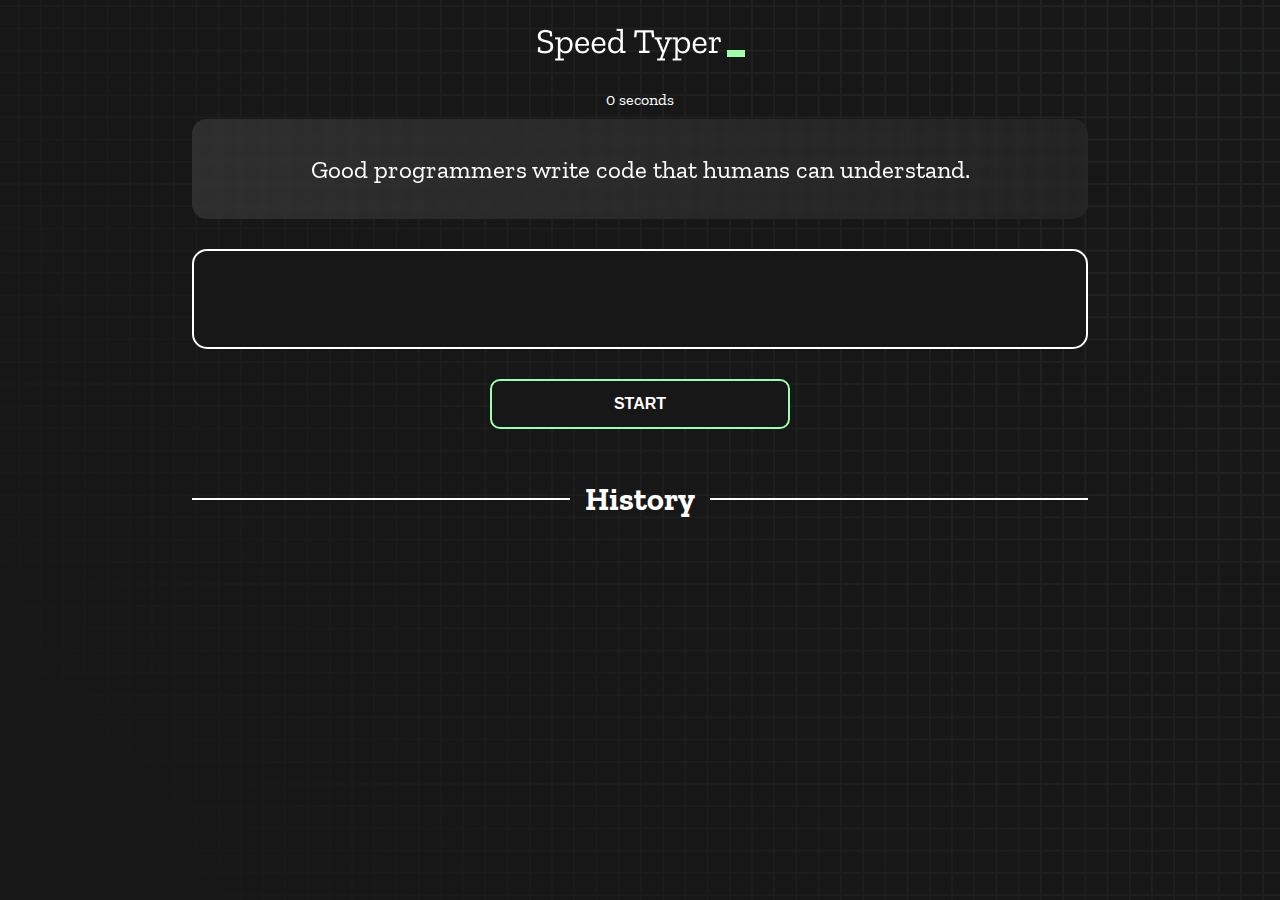
==== index.html @ d5c23c6d "Initial commit" ====
<!DOCTYPE html>
<html lang="en">
  <head>
    <meta charset="UTF-8" />
    <meta http-equiv="X-UA-Compatible" content="IE=edge" />
    <meta name="viewport" content="width=device-width, initial-scale=1.0" />
    <title>Speed Monster</title>
    <link rel="stylesheet" href="styles.css" />
    <link rel="preconnect" href="https://fonts.googleapis.com" />
    <link rel="preconnect" href="https://fonts.gstatic.com" crossorigin />
    <link
      href="https://fonts.googleapis.com/css2?family=Zilla+Slab:wght@300;400;500&display=swap"
      rel="stylesheet"
    />
  </head>
  <body>
    <h1 class="title"><img src="./logo.png" /></h1>
    <div id="show-time">0 seconds</div>

    <div class="box-container">
      <div id="question"></div>

      <div id="display" class="inactive"></div>

      <div class="buttons">
        <button id="starts">START</button>
      </div>

      <div class="divider-container">
        <div class="line"></div>
        <h1 class="title2">History</h1>
        <div class="line"></div>
      </div>
      <div id="histories"></div>
    </div>

    <div id="countdown"></div>
    <div id="modal-background" class="hidden"></div>
    <div id="result" class="hidden"></div>

    <script src="./history.js"></script>
    <script src="./script.js"></script>
  </body>
</html>
---- styles.css ----
* {
  padding: 0;
  margin: 0;
  box-sizing: border-box;
}

body {
  background-image: url("./bg.png");
  background-size: cover;
  background-position: left top;
  font-family: "Zilla Slab", serif;
}

.box-container {
  width: 70%;
  margin: 0 auto;
}

#question {
  height: 100px;
  display: flex;
  align-items: center;
  justify-content: center;
  color: white;
  font-size: 25px;
  border-radius: 15px;
  background: rgb(255, 255, 255);
  background: linear-gradient(
    92.49deg,
    rgba(255, 255, 255, 0.1) 0.18%,
    rgba(255, 255, 255, 0.05) 99.85%
  );
  backdrop-filter: blur(5px);
  margin-bottom: 30px;
}

#display {
  height: 100px;
  display: flex;
  flex-wrap: wrap;
  align-items: center;
  padding-left: 5rem;
  color: white;
  font-size: 32px;
  background-color: #171717;
  border: 2px solid #9dffad;
  border-radius: 15px;
}

#countdown {
  position: fixed;
  height: 100vh;
  width: 100vw;
  background-color: rgba(0, 0, 0, 0.8);
  top: 0;
  left: 0;
  display: flex;
  align-items: center;
  justify-content: center;
  font-size: 3rem;
  color: white;
  display: none;
}
#result {
  position: fixed;
  top: 10%; 
  left: 10%;
  transform: translate(-50%, -50%);
  height: 250px;
  width: 400px;
  background-color: #171717;
  border-radius: 15px;
  border: 2px solid #9dffad;
  color: white;
  text-align: center;
  padding: 2rem;
}
#show-time{
  text-align: center;
  color: white;
  margin: 10px 0;
}

.green {
  color: #9dffad;
}
.red {
  color: #eb6565;
}
.bold {
  font-weight: 700;
}
.inactive {
  border: 2px solid white !important;
}
.hidden {
  display: none;
}
.title {
  text-align: center;
  color: white;
  margin: 20px 0;
}

.divider-container {
  height: 80px;
  display: flex;
  justify-content: center;
  align-items: center;
  gap: 15px;
  margin: 0 auto;
}

.line {
  height: 2px;
  background: white;
  width: 100%;
}

.title2 {
  color: white;
  display: block;
}

.buttons {
  display: flex;
  justify-content: center;
  margin: 30px 0;
}
button {
  padding: 10px 20px;
  border: none;
  font-size: 16px;
  font-weight: bold;
  width: 300px;
  height: 50px;
  color: white;
  background-color: #171717;
  border-radius: 10px;
  border: 2px solid #9dffad;
  cursor: pointer;
}

#histories {
  display: flex;
  flex-wrap: wrap;
  justify-content: space-around;
}

.card {
  width: 100%;
  height: 100%;
  padding: 50px;
  display: flex;
  justify-content: space-between;
  align-items: center;
  padding: 20px 30px;
  color: white;
  border-radius: 15px;
  background: rgb(255, 255, 255);
  background: linear-gradient(
    92.49deg,
    rgba(255, 255, 255, 0.1) 0.18%,
    rgba(255, 255, 255, 0.05) 99.85%
  );
  backdrop-filter: blur(5px);
  margin-bottom: 30px;
}

#modal-background {
  background: rgb(255, 255, 255);
  background: linear-gradient(
    92.49deg,
    rgba(255, 255, 255, 0.1) 0.18%,
    rgba(255, 255, 255, 0.05) 99.85%
  );
  backdrop-filter: blur(5px);
  height: 100vh;
  width: 100%;
  position: fixed;
  top: 0;
}

@media only screen and (max-width: 700px) {
  .box-container {
    padding: 0 20px;
    width: 100%;
  }
  .card {
    flex-direction: column;
  }
}
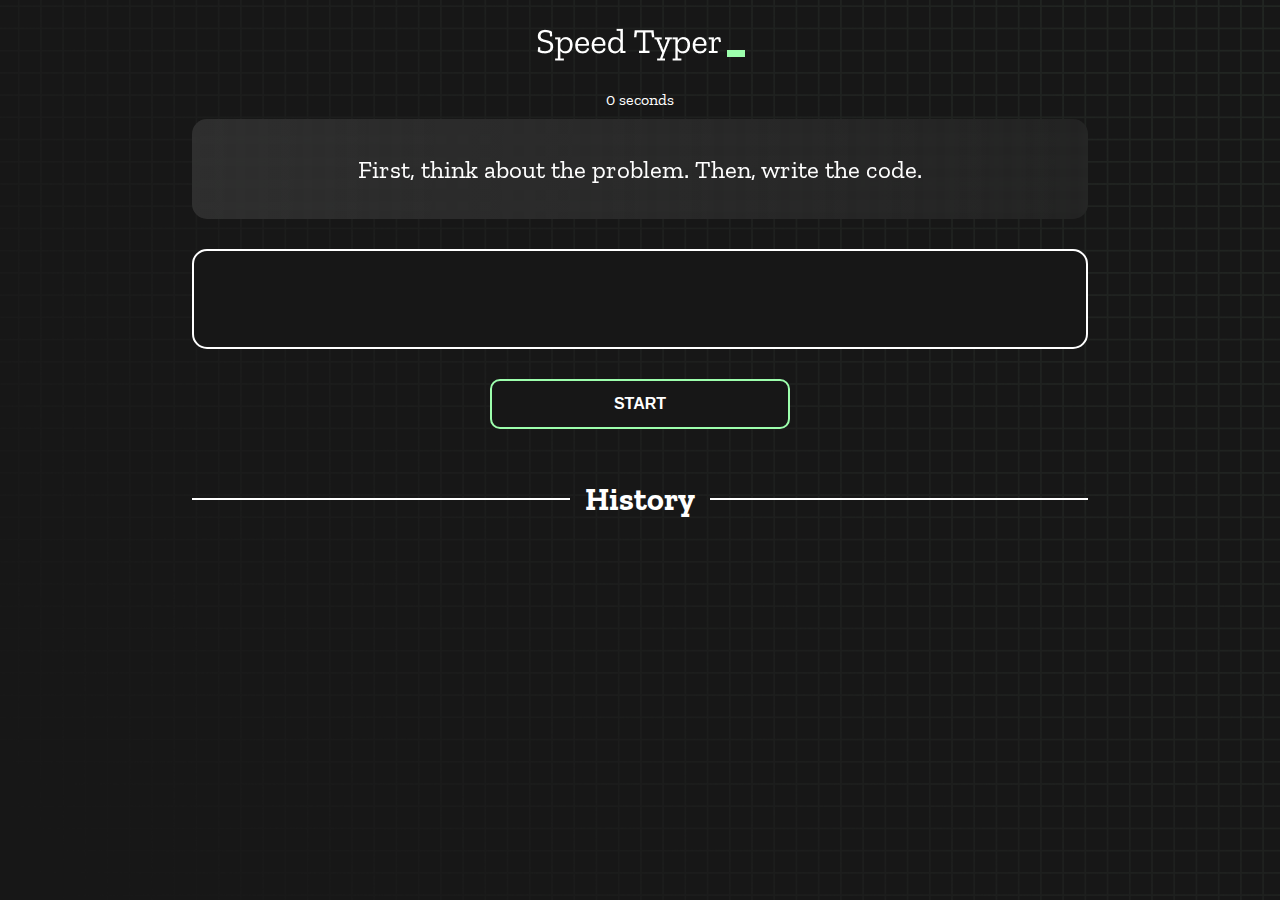
==== commit f77daa78: "fixed timer" ====
--- a/index.html
+++ b/index.html
@@ -4,7 +4,8 @@
     <meta charset="UTF-8" />
     <meta http-equiv="X-UA-Compatible" content="IE=edge" />
     <meta name="viewport" content="width=device-width, initial-scale=1.0" />
-    <title>Speed Monster</title>
+    <title>Speed
+       Monster</title>
     <link rel="stylesheet" href="styles.css" />
     <link rel="preconnect" href="https://fonts.googleapis.com" />
     <link rel="preconnect" href="https://fonts.gstatic.com" crossorigin />
--- a/styles.css
+++ b/styles.css
@@ -63,8 +63,8 @@
 }
 #result {
   position: fixed;
-  top: 10%; 
-  left: 10%;
+  top: 50%; 
+  left: 50%;
   transform: translate(-50%, -50%);
   height: 250px;
   width: 400px;
@@ -89,12 +89,16 @@
 }
 .bold {
   font-weight: 700;
+ 
+}
+.align{
+  margin: 0 auto;
 }
 .inactive {
   border: 2px solid white !important;
 }
 .hidden {
-  display: none;
+ display: none;
 }
 .title {
   text-align: center;
@@ -142,9 +146,13 @@
 }
 
 #histories {
-  display: flex;
+  /* display: flex;
   flex-wrap: wrap;
-  justify-content: space-around;
+  justify-content: space-around; */
+  display: grid;
+  grid-template-columns: repeat(3,1fr);
+  grid-gap: 10px;
+  margin-bottom: 200px;
 }
 
 .card {
@@ -152,6 +160,8 @@
   height: 100%;
   padding: 50px;
   display: flex;
+  flex-wrap: wrap;
+
   justify-content: space-between;
   align-items: center;
   padding: 20px 30px;
@@ -189,4 +199,7 @@
   .card {
     flex-direction: column;
   }
-}
+  #histories{
+    grid-template-columns: repeat(1,1fr);
+  }
+}
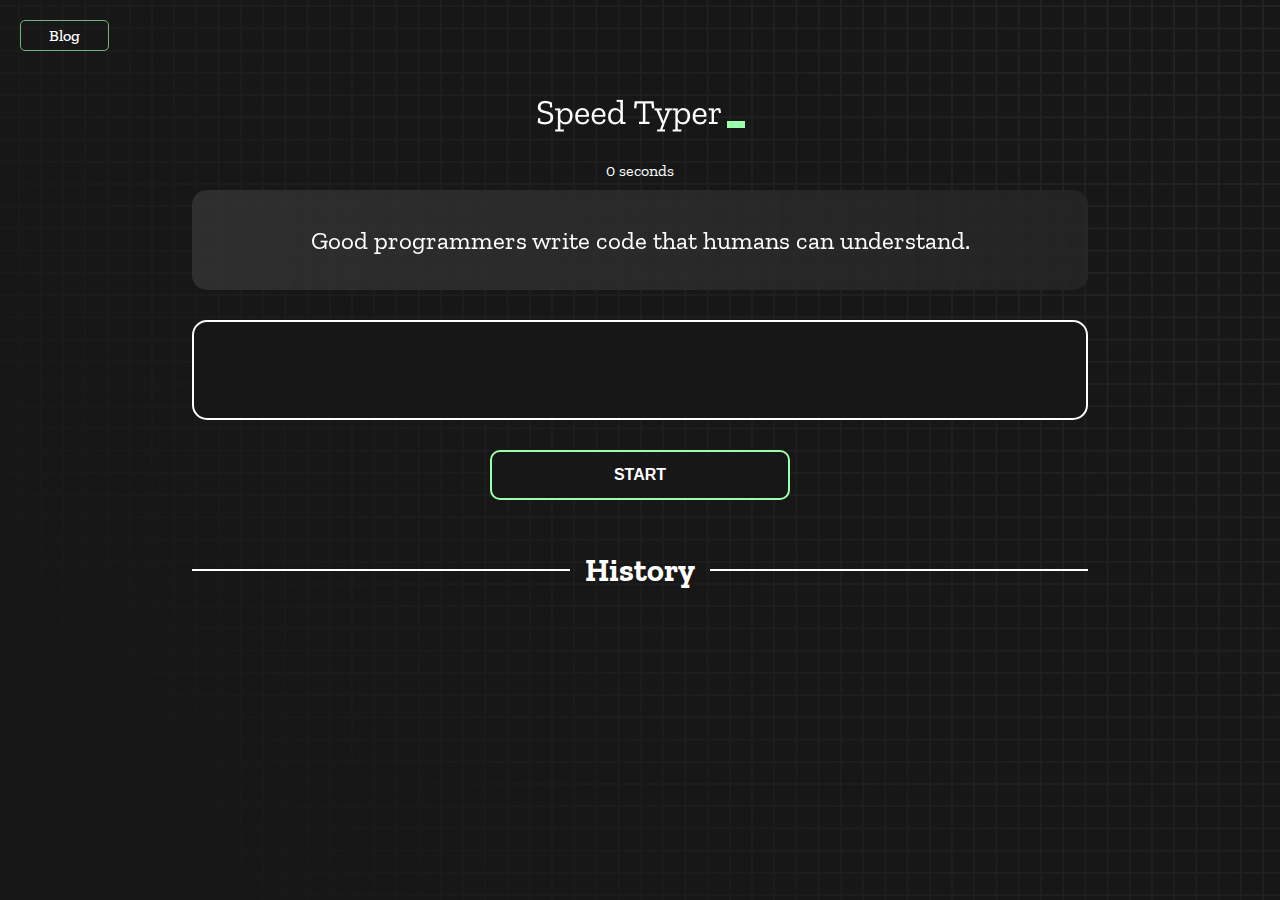
==== commit ad599b57: "add blog button" ====
--- a/index.html
+++ b/index.html
@@ -15,6 +15,9 @@
     />
   </head>
   <body>
+    <header>
+      <a>Blog</a>
+    </header>
     <h1 class="title"><img src="./logo.png" /></h1>
     <div id="show-time">0 seconds</div>
 
--- a/styles.css
+++ b/styles.css
@@ -9,6 +9,17 @@
   background-size: cover;
   background-position: left top;
   font-family: "Zilla Slab", serif;
+}
+
+header a{
+  color: #ffff;
+  border:1px solid #72B47C;
+  padding:5px 28px;
+  display: inline-block;
+  margin: 20px;
+  cursor: pointer;
+  font-weight: 500;
+  border-radius: 5px;
 }
 
 .box-container {
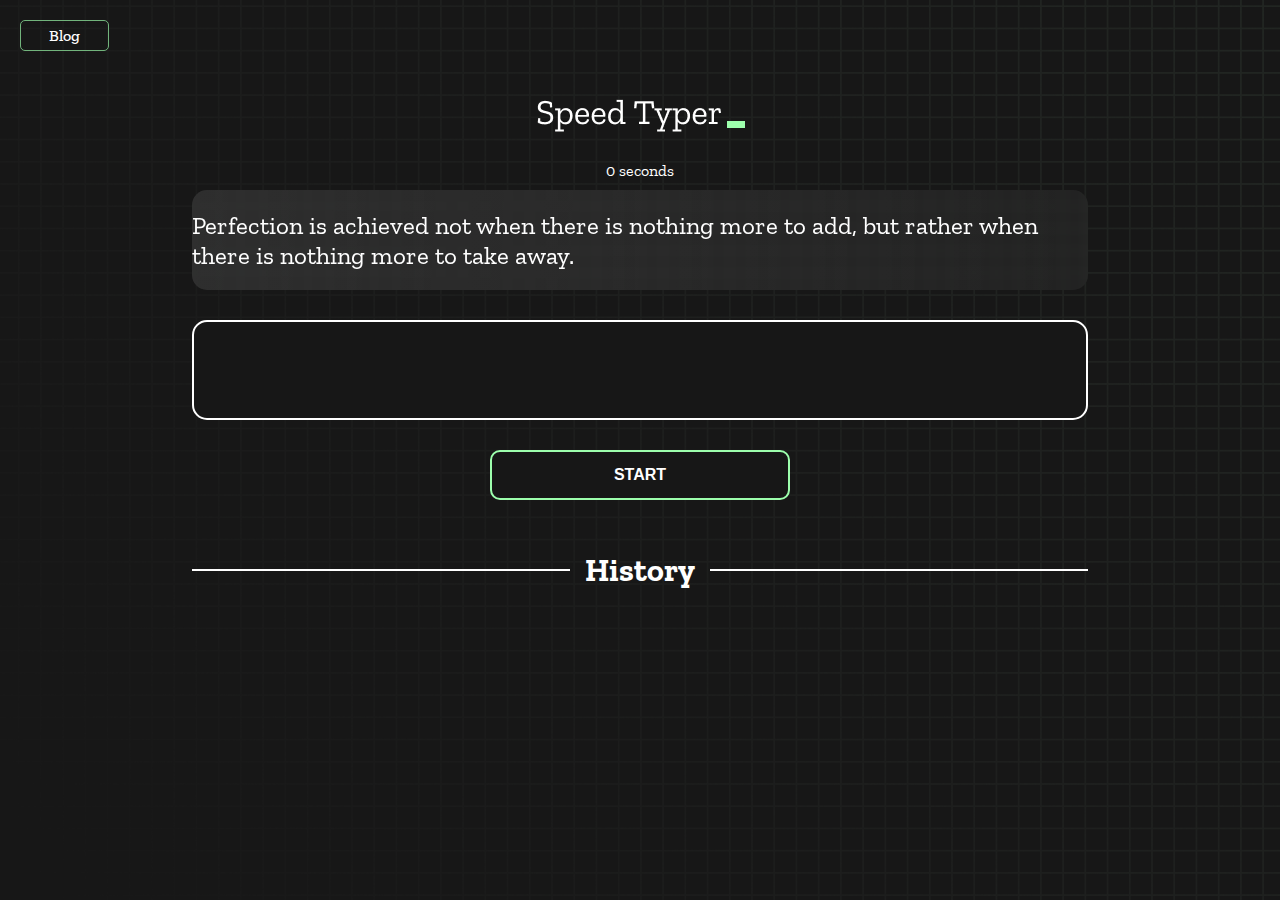
==== commit adbb461f: "test blog page" ====
--- a/index.html
+++ b/index.html
@@ -16,7 +16,7 @@
   </head>
   <body>
     <header>
-      <a>Blog</a>
+      <a href="/blog.html">Blog</a>
     </header>
     <h1 class="title"><img src="./logo.png" /></h1>
     <div id="show-time">0 seconds</div>
--- a/styles.css
+++ b/styles.css
@@ -20,6 +20,7 @@
   cursor: pointer;
   font-weight: 500;
   border-radius: 5px;
+  text-decoration: none;
 }
 
 .box-container {
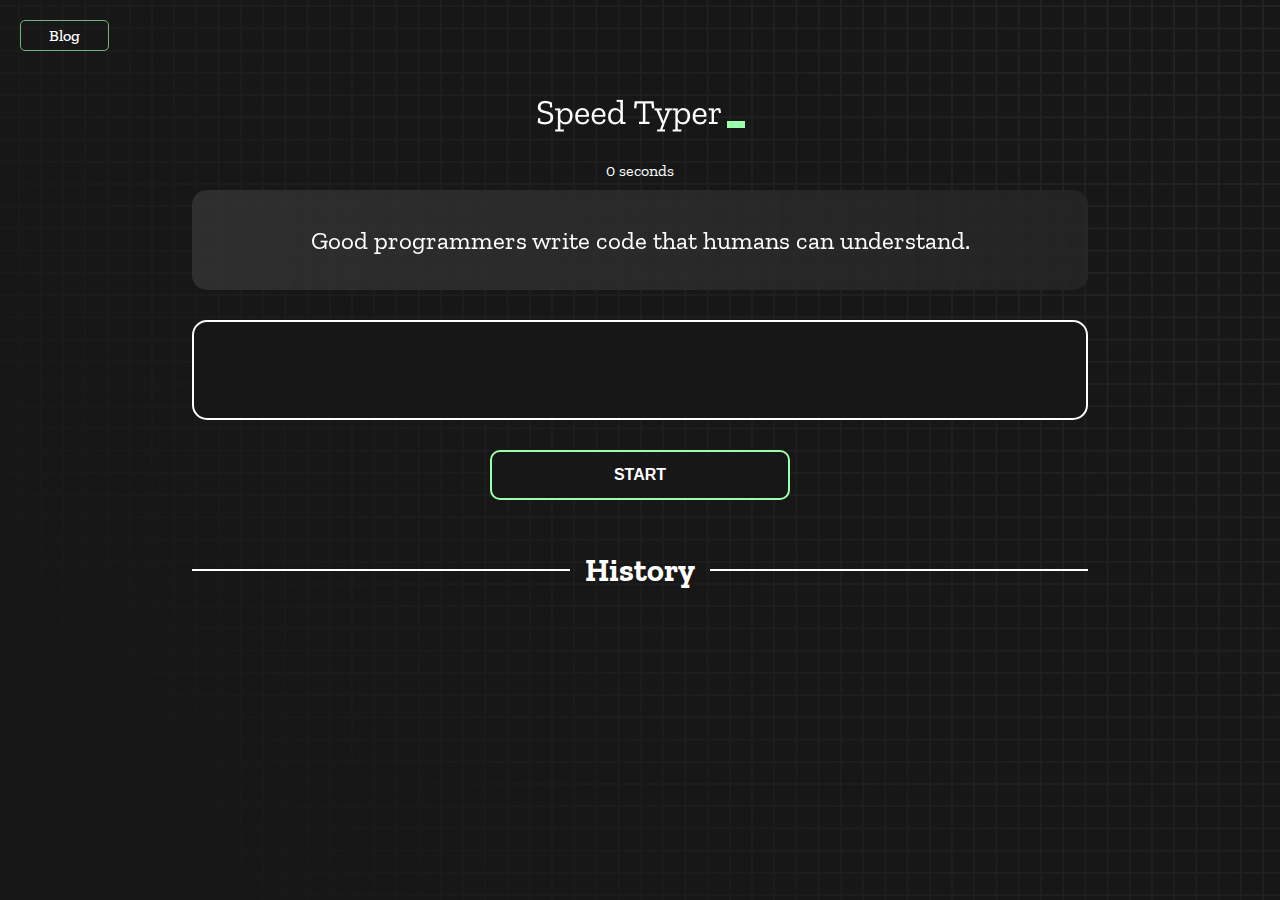
==== commit d56be059: "added back button" ====
--- a/index.html
+++ b/index.html
@@ -4,8 +4,7 @@
     <meta charset="UTF-8" />
     <meta http-equiv="X-UA-Compatible" content="IE=edge" />
     <meta name="viewport" content="width=device-width, initial-scale=1.0" />
-    <title>Speed
-       Monster</title>
+    <title>Speed Monster</title>
     <link rel="stylesheet" href="styles.css" />
     <link rel="preconnect" href="https://fonts.googleapis.com" />
     <link rel="preconnect" href="https://fonts.gstatic.com" crossorigin />
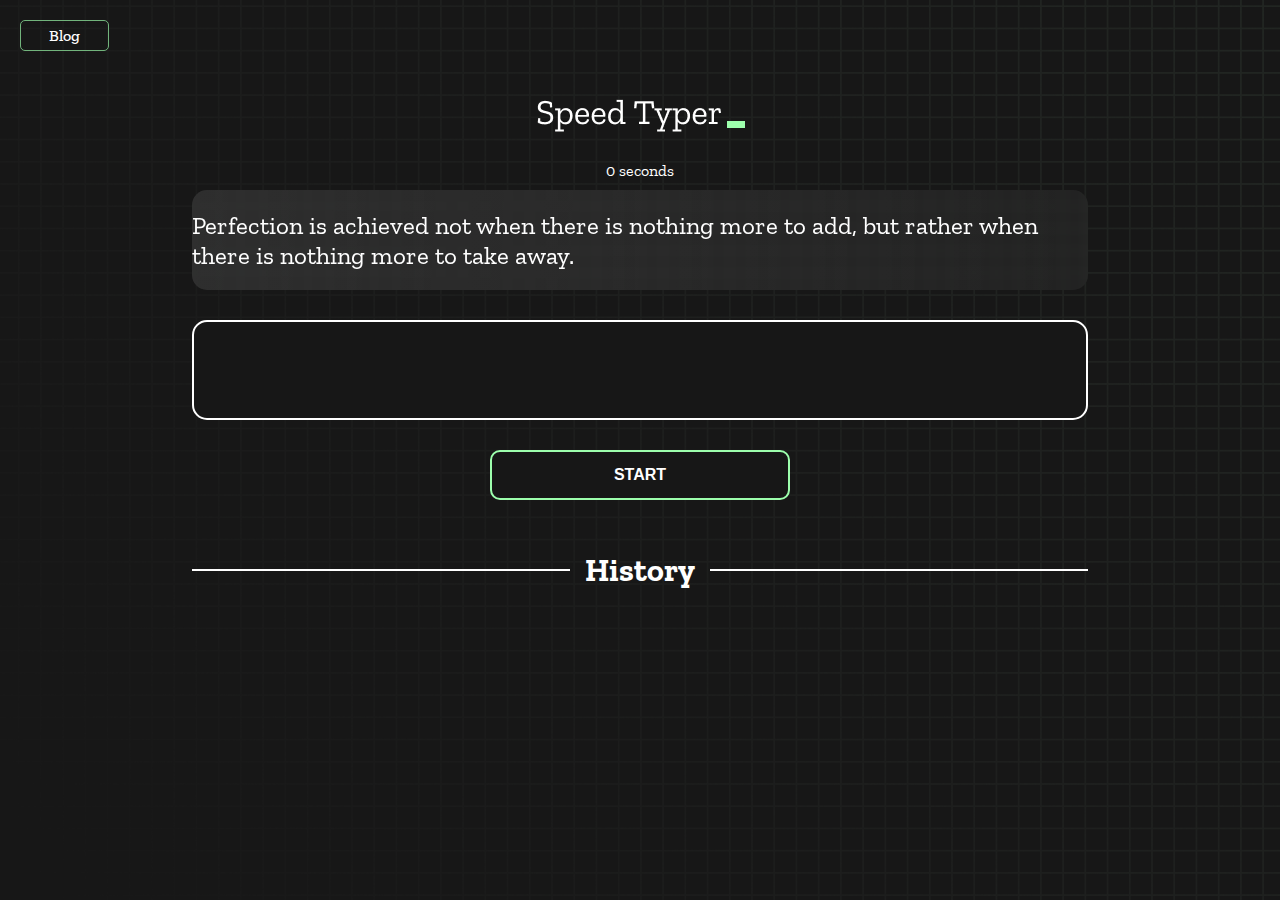
==== commit ea92a0ec: "complete" ====
--- a/index.html
+++ b/index.html
@@ -14,9 +14,11 @@
     />
   </head>
   <body>
+    <!-- button blog for page -->
     <header>
       <a href="/blog.html">Blog</a>
     </header>
+    <!-- count -->
     <h1 class="title"><img src="./logo.png" /></h1>
     <div id="show-time">0 seconds</div>
 
@@ -25,10 +27,11 @@
 
       <div id="display" class="inactive"></div>
 
+      <!-- start -->
       <div class="buttons">
         <button id="starts">START</button>
       </div>
-
+      <!-- History -->
       <div class="divider-container">
         <div class="line"></div>
         <h1 class="title2">History</h1>
@@ -41,6 +44,7 @@
     <div id="modal-background" class="hidden"></div>
     <div id="result" class="hidden"></div>
 
+    <!-- js link -->
     <script src="./history.js"></script>
     <script src="./script.js"></script>
   </body>
